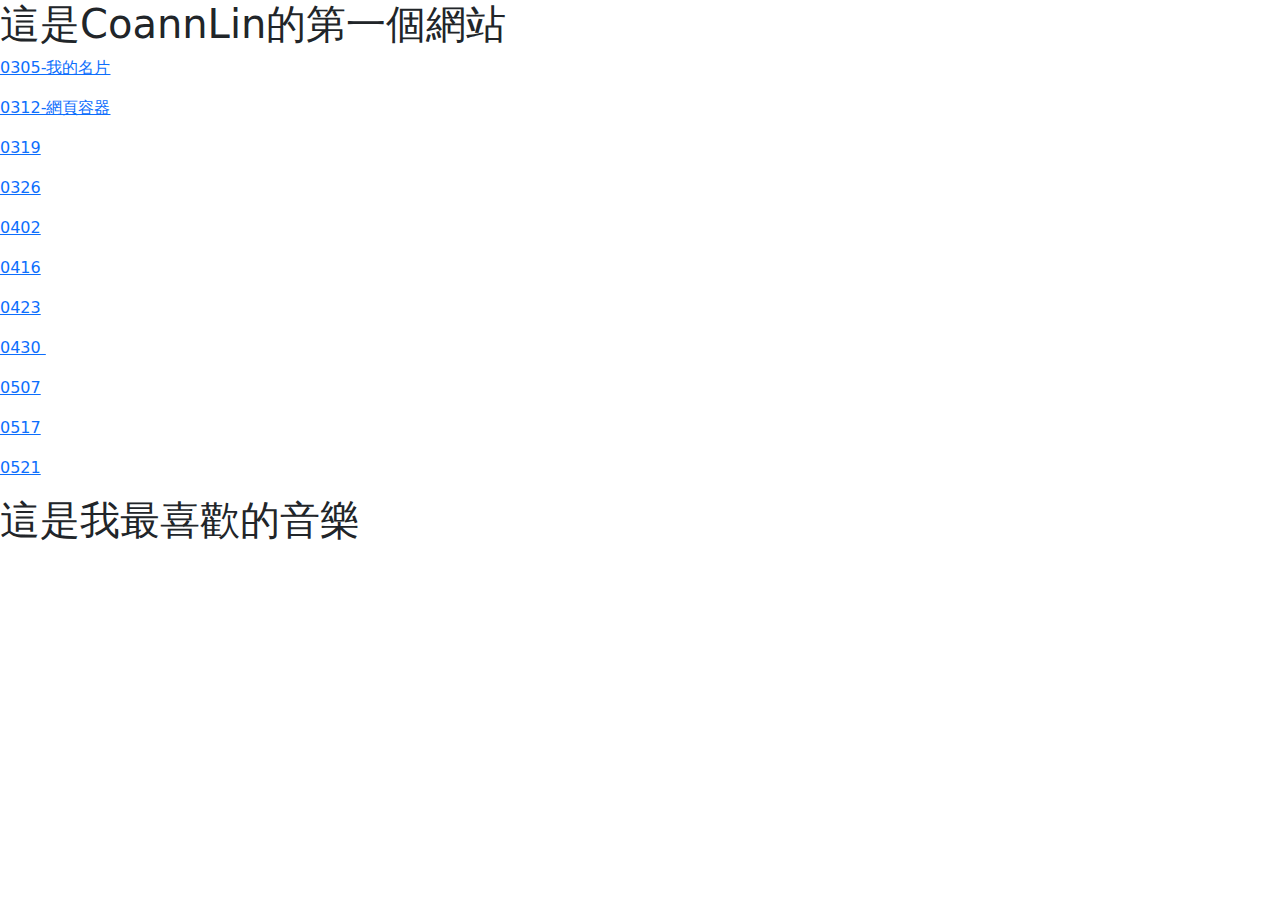
==== index.html @ 6a4c1990 "Update index.html" ====
<!DOCTYPE html>

<html>

	<head>
		<meta charset="utf-8">
		<title>我的網頁</title>
		<link href="https://cdn.jsdelivr.net/npm/bootstrap@5.3.3/dist/css/bootstrap.min.css" rel="stylesheet" integrity="sha384-QWTKZyjpPEjISv5WaRU9OFeRpok6YctnYmDr5pNlyT2bRjXh0JMhjY6hW+ALEwIH" crossorigin="anonymous">
		<script src="https://cdn.jsdelivr.net/npm/bootstrap@5.3.3/dist/js/bootstrap.bundle.min.js" integrity="sha384-YvpcrYf0tY3lHB60NNkmXc5s9fDVZLESaAA55NDzOxhy9GkcIdslK1eN7N6jIeHz" crossorigin="anonymous"></script>
	</head>
	
	<body>
	
		<h1>這是CoannLin的第一個網站</h1>
		<p><a href="0305/index.html">0305-我的名片</a></p>
		<p><a href="0312/w0312.html">0312-網頁容器</a>&nbsp;</p>
<p><a href="0319/">0319</a></p>
<p><a href="0326/">0326</a></p>
<p><a href="https://sites.google.com/stu.ntue.edu.tw/coannlin">0402</a></p>
<p><a href="0416/">0416</a>&nbsp;</p>
<p><a href="0423/index.html">0423</a>&nbsp;</p>
<p><a href="0430/index.html">0430&nbsp;</a></p>
<p><a href="0507/">0507</a>&nbsp;</p>
<p><a href="0514/index.html">0517</a></p>
<p><a href="0521/">0521</a>&nbsp;</p>
<h1>這是我最喜歡的音樂</h1>
		<iframe width="560" height="315" src="https://www.youtube.com/embed/7eRhQkRK9Gc?si=4-LsrlUgPRSlPaM_" title="YouTube video player" frameborder="0" allow="accelerometer; autoplay; clipboard-write; encrypted-media; gyroscope; picture-in-picture; web-share" allowfullscreen></iframe>
	</body>

</html>
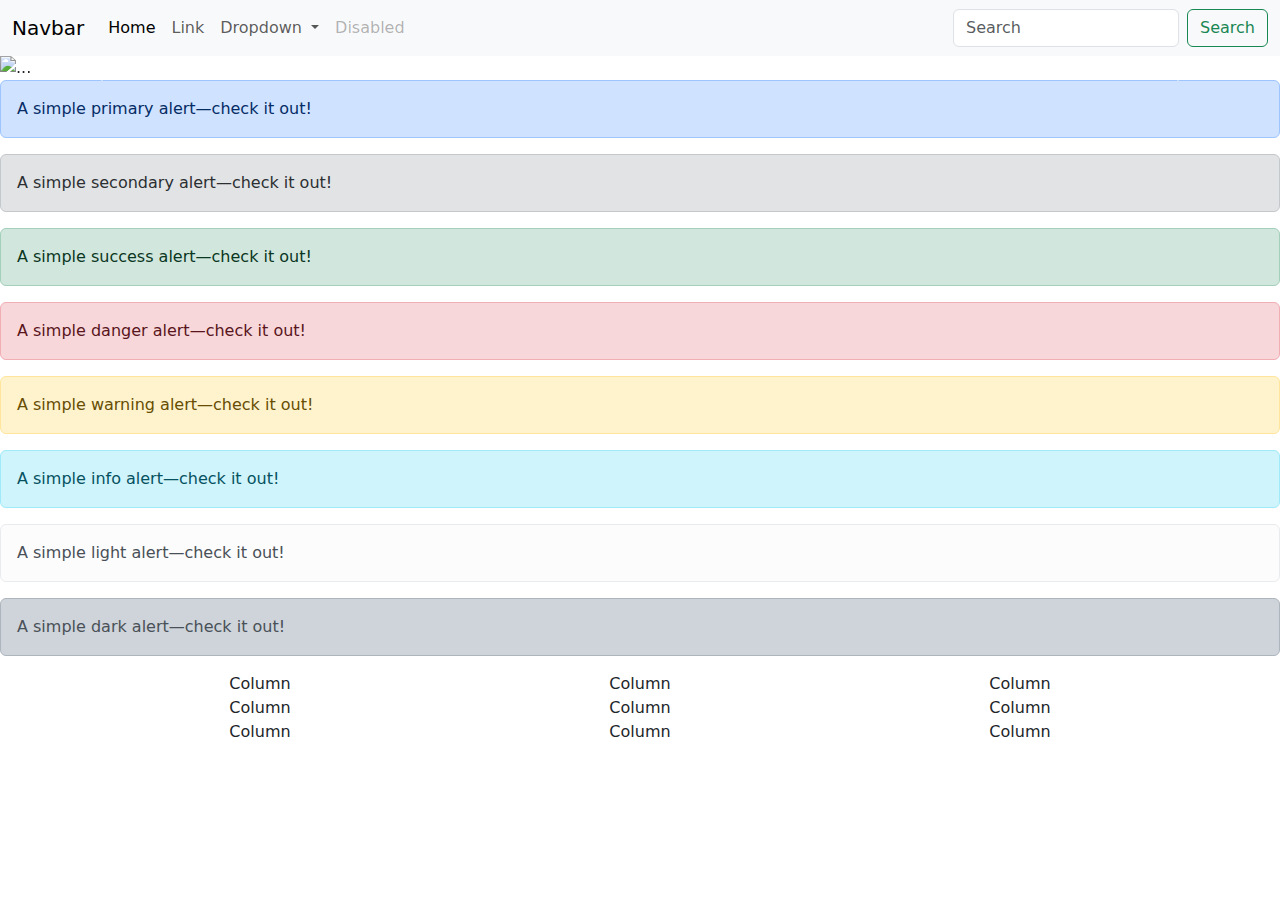
==== commit eea9dc27: "Update index.html" ====
--- a/index.html
+++ b/index.html
@@ -11,7 +11,132 @@
 	</head>
 	
 	<body>
-	
+		<!--navbar-->
+		<nav class="navbar navbar-expand-lg bg-body-tertiary">
+  <div class="container-fluid">
+    <a class="navbar-brand" href="#">Navbar</a>
+    <button class="navbar-toggler" type="button" data-bs-toggle="collapse" data-bs-target="#navbarSupportedContent" aria-controls="navbarSupportedContent" aria-expanded="false" aria-label="Toggle navigation">
+      <span class="navbar-toggler-icon"></span>
+    </button>
+    <div class="collapse navbar-collapse" id="navbarSupportedContent">
+      <ul class="navbar-nav me-auto mb-2 mb-lg-0">
+        <li class="nav-item">
+          <a class="nav-link active" aria-current="page" href="#">Home</a>
+        </li>
+        <li class="nav-item">
+          <a class="nav-link" href="#">Link</a>
+        </li>
+        <li class="nav-item dropdown">
+          <a class="nav-link dropdown-toggle" href="#" role="button" data-bs-toggle="dropdown" aria-expanded="false">
+            Dropdown
+          </a>
+          <ul class="dropdown-menu">
+            <li><a class="dropdown-item" href="#">Action</a></li>
+            <li><a class="dropdown-item" href="#">Another action</a></li>
+            <li><hr class="dropdown-divider"></li>
+            <li><a class="dropdown-item" href="#">Something else here</a></li>
+          </ul>
+        </li>
+        <li class="nav-item">
+          <a class="nav-link disabled" aria-disabled="true">Disabled</a>
+        </li>
+      </ul>
+      <form class="d-flex" role="search">
+        <input class="form-control me-2" type="search" placeholder="Search" aria-label="Search">
+        <button class="btn btn-outline-success" type="submit">Search</button>
+      </form>
+    </div>
+  </div>
+</nav>
+		
+		<!--倫波器-->
+		<div id="carouselExample" class="carousel slide">
+  <div class="carousel-inner">
+    <div class="carousel-item active">
+      <img src="..." class="d-block w-100" alt="...">
+    </div>
+    <div class="carousel-item">
+      <img src="..." class="d-block w-100" alt="...">
+    </div>
+    <div class="carousel-item">
+      <img src="..." class="d-block w-100" alt="...">
+    </div>
+  </div>
+  <button class="carousel-control-prev" type="button" data-bs-target="#carouselExample" data-bs-slide="prev">
+    <span class="carousel-control-prev-icon" aria-hidden="true"></span>
+    <span class="visually-hidden">Previous</span>
+  </button>
+  <button class="carousel-control-next" type="button" data-bs-target="#carouselExample" data-bs-slide="next">
+    <span class="carousel-control-next-icon" aria-hidden="true"></span>
+    <span class="visually-hidden">Next</span>
+  </button>
+</div>
+		
+		<!--Alert-->
+		<div class="alert alert-primary" role="alert">
+  A simple primary alert—check it out!
+</div>
+<div class="alert alert-secondary" role="alert">
+  A simple secondary alert—check it out!
+</div>
+<div class="alert alert-success" role="alert">
+  A simple success alert—check it out!
+</div>
+<div class="alert alert-danger" role="alert">
+  A simple danger alert—check it out!
+</div>
+<div class="alert alert-warning" role="alert">
+  A simple warning alert—check it out!
+</div>
+<div class="alert alert-info" role="alert">
+  A simple info alert—check it out!
+</div>
+<div class="alert alert-light" role="alert">
+  A simple light alert—check it out!
+</div>
+<div class="alert alert-dark" role="alert">
+  A simple dark alert—check it out!
+</div>
+		
+		<!--Cards-->
+		<div class="container text-center">
+  <div class="row">
+    <div class="col">
+      Column
+    </div>
+    <div class="col">
+      Column
+    </div>
+    <div class="col">
+      Column
+    </div>
+  </div>
+			<div class="row">
+    <div class="col">
+      Column
+    </div>
+    <div class="col">
+      Column
+    </div>
+    <div class="col">
+      Column
+    </div>
+  </div>
+			<div class="row">
+    <div class="col">
+      Column
+    </div>
+    <div class="col">
+      Column
+    </div>
+    <div class="col">
+      Column
+    </div>
+  </div>
+</div>
+		<!--footer-->
+		
+	<!--
 		<h1>這是CoannLin的第一個網站</h1>
 		<p><a href="0305/index.html">0305-我的名片</a></p>
 		<p><a href="0312/w0312.html">0312-網頁容器</a>&nbsp;</p>
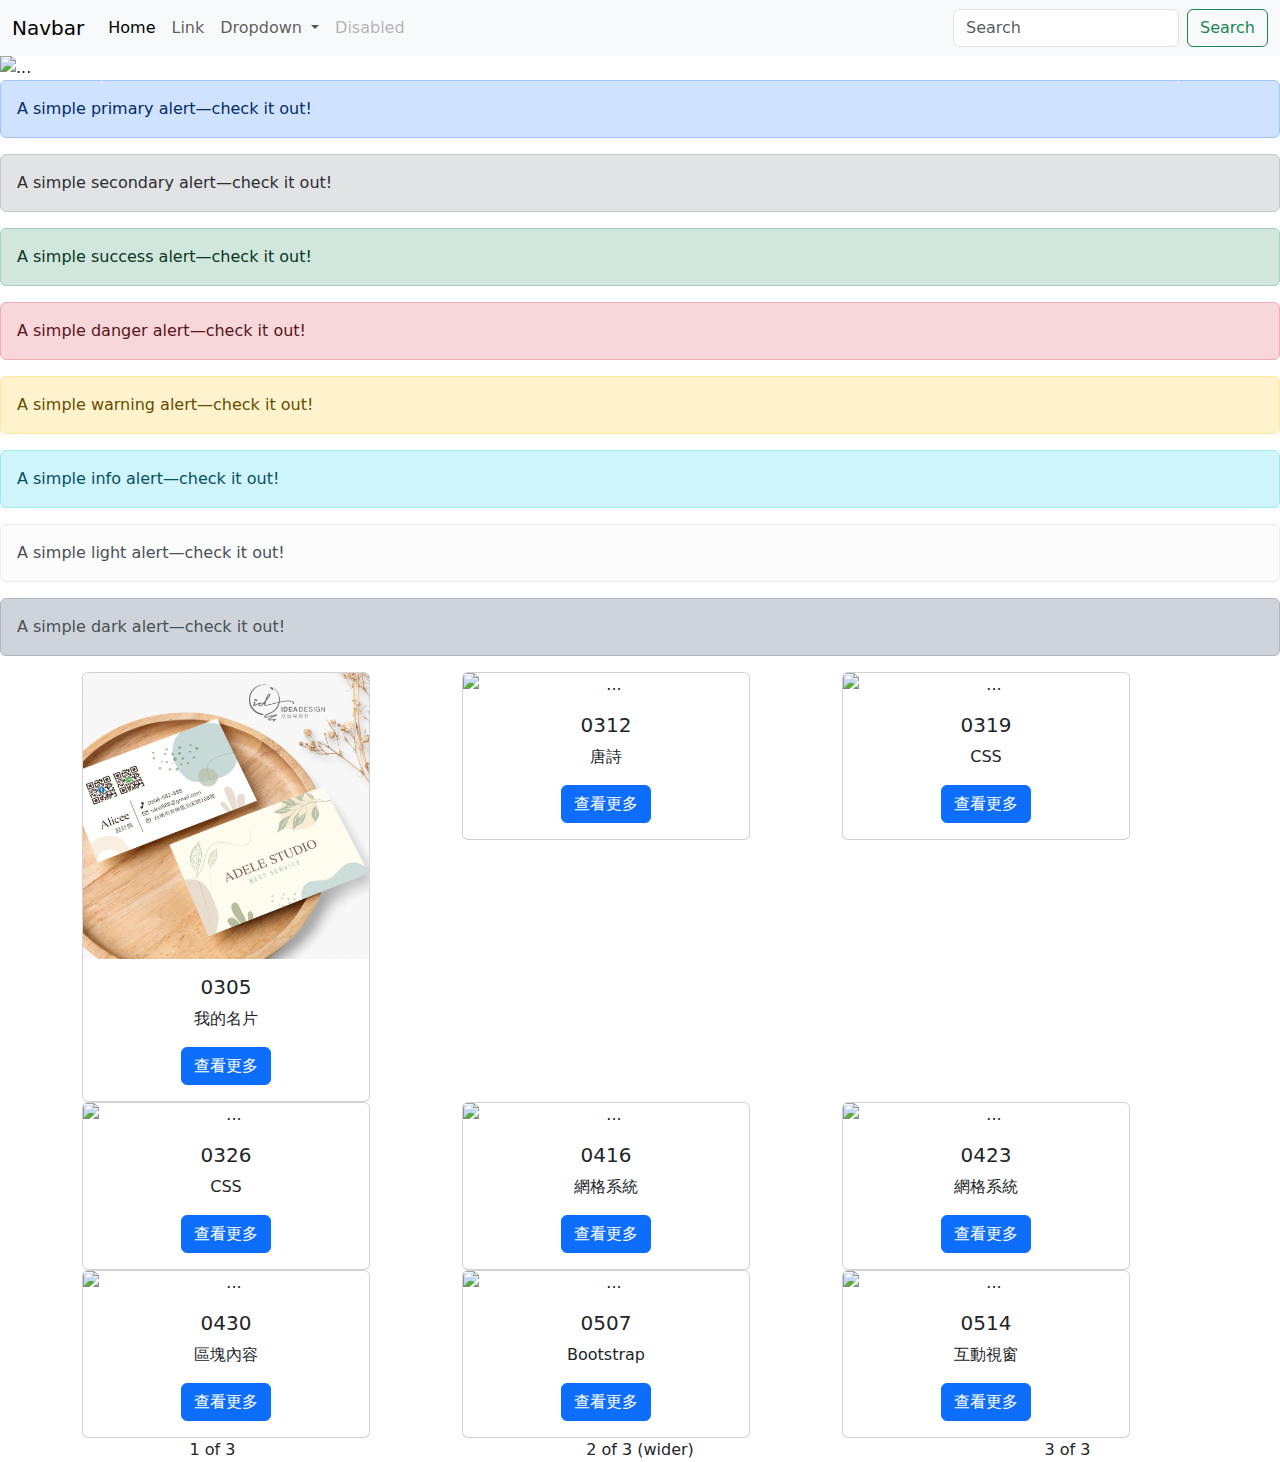
==== commit af79ff82: "gt" ====
--- a/index.html
+++ b/index.html
@@ -102,40 +102,134 @@
 		<div class="container text-center">
   <div class="row">
     <div class="col">
-      Column
-    </div>
-    <div class="col">
-      Column
-    </div>
-    <div class="col">
-      Column
+		
+      <div class="card" style="width: 18rem;">
+  <img src="名片.jpg" class="card-img-top" alt="...">
+  <div class="card-body">
+    <h5 class="card-title">0305</h5>
+    <p class="card-text">我的名片</p>
+    <a href="/0305/index.html" class="btn btn-primary">查看更多</a>
+  </div>
+</div>
+		
+    </div>
+    <div class="col">
+		
+      <div class="card" style="width: 18rem;">
+  <img src="..." class="card-img-top" alt="...">
+  <div class="card-body">
+    <h5 class="card-title">0312</h5>
+    <p class="card-text">唐詩</p>
+    <a href="/0312/w0312.html" class="btn btn-primary">查看更多</a>
+  </div>
+</div>
+		
+    </div>
+    <div class="col">
+		
+      <div class="card" style="width: 18rem;">
+  <img src="..." class="card-img-top" alt="...">
+  <div class="card-body">
+    <h5 class="card-title">0319</h5>
+    <p class="card-text">CSS</p>
+    <a href="/0319/index.html" class="btn btn-primary">查看更多</a>
+  </div>
+</div>
+		
     </div>
   </div>
 			<div class="row">
     <div class="col">
-      Column
-    </div>
-    <div class="col">
-      Column
-    </div>
-    <div class="col">
-      Column
+		
+      <div class="card" style="width: 18rem;">
+  <img src="..." class="card-img-top" alt="...">
+  <div class="card-body">
+    <h5 class="card-title">0326</h5>
+    <p class="card-text">CSS</p>
+    <a href="/0326/0326-1.html" class="btn btn-primary">查看更多</a>
+  </div>
+</div>
+		
+    </div>
+    <div class="col">
+		
+      <div class="card" style="width: 18rem;">
+  <img src="..." class="card-img-top" alt="...">
+  <div class="card-body">
+    <h5 class="card-title">0416</h5>
+    <p class="card-text">網格系統</p>
+    <a href="/0416/index.html" class="btn btn-primary">查看更多</a>
+  </div>
+</div>
+		
+    </div>
+    <div class="col">
+		
+       <div class="card" style="width: 18rem;">
+  <img src="..." class="card-img-top" alt="...">
+  <div class="card-body">
+    <h5 class="card-title">0423</h5>
+    <p class="card-text">網格系統</p>
+    <a href="/0423/index.html" class="btn btn-primary">查看更多</a>
+  </div>
+</div>
+		
     </div>
   </div>
 			<div class="row">
     <div class="col">
-      Column
-    </div>
-    <div class="col">
-      Column
-    </div>
-    <div class="col">
-      Column
-    </div>
-  </div>
-</div>
+		
+ <div class="card" style="width: 18rem;">
+  <img src="..." class="card-img-top" alt="...">
+  <div class="card-body">
+    <h5 class="card-title">0430</h5>
+    <p class="card-text">區塊內容</p>
+    <a href="/0430/index.html" class="btn btn-primary">查看更多</a>
+  </div>
+</div>
+		
+    </div>
+    <div class="col">
+		
+       <div class="card" style="width: 18rem;">
+  <img src="..." class="card-img-top" alt="...">
+  <div class="card-body">
+    <h5 class="card-title">0507</h5>
+    <p class="card-text">Bootstrap</p>
+    <a href="/0507/index.html" class="btn btn-primary">查看更多</a>
+  </div>
+</div>
+		
+    </div>
+    <div class="col">
+		
+       <div class="card" style="width: 18rem;">
+  <img src="..." class="card-img-top" alt="...">
+  <div class="card-body">
+    <h5 class="card-title">0514</h5>
+    <p class="card-text">互動視窗</p>
+    <a href="/0514/index.html" class="btn btn-primary">查看更多</a>
+  </div>
+</div>
+		
+    </div>
+  </div>
+</div>
+		
 		<!--footer-->
-		
+		<div class="container text-center">
+  <div class="row">
+    <div class="col">
+      1 of 3
+    </div>
+    <div class="col-6">
+      2 of 3 (wider)
+    </div>
+    <div class="col">
+      3 of 3
+    </div>
+  </div>
+</div>
 	<!--
 		<h1>這是CoannLin的第一個網站</h1>
 		<p><a href="0305/index.html">0305-我的名片</a></p>
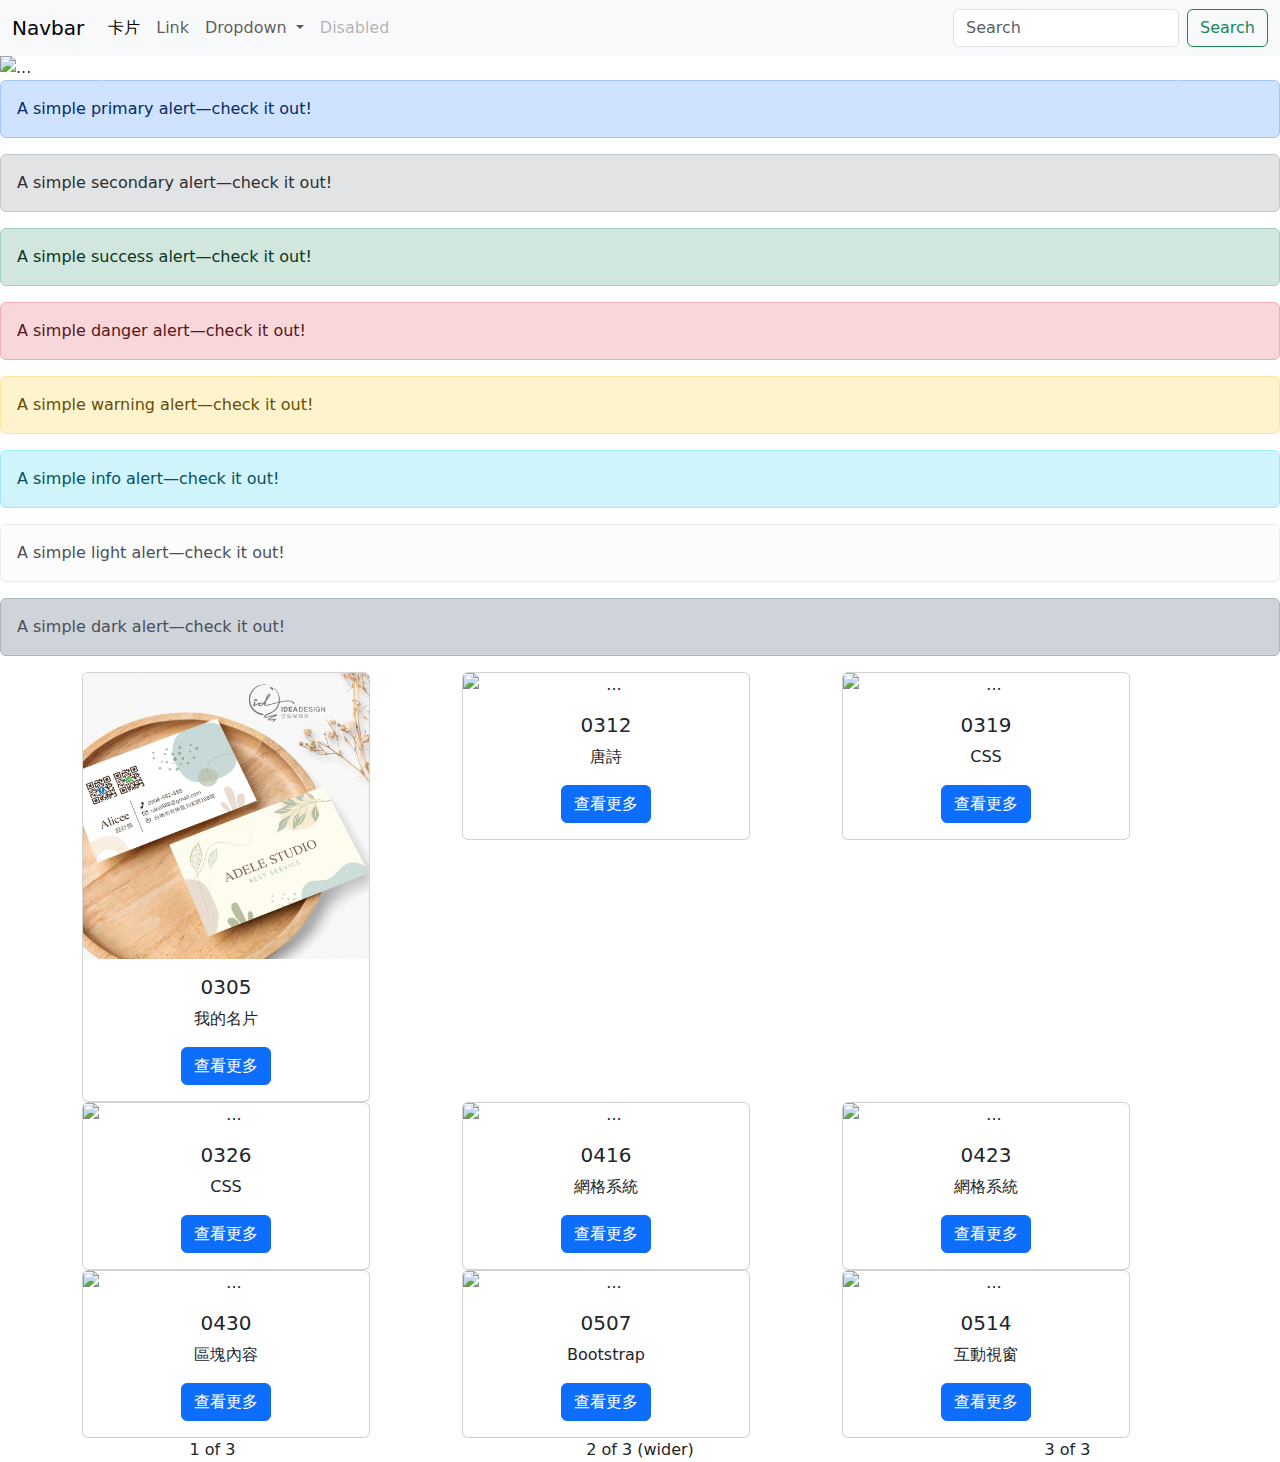
==== commit 8711f982: "Update index.html" ====
--- a/index.html
+++ b/index.html
@@ -21,7 +21,7 @@
     <div class="collapse navbar-collapse" id="navbarSupportedContent">
       <ul class="navbar-nav me-auto mb-2 mb-lg-0">
         <li class="nav-item">
-          <a class="nav-link active" aria-current="page" href="#">Home</a>
+          <a class="nav-link active" aria-current="page" href="#mycard">卡片</a>
         </li>
         <li class="nav-item">
           <a class="nav-link" href="#">Link</a>
@@ -53,13 +53,13 @@
 		<div id="carouselExample" class="carousel slide">
   <div class="carousel-inner">
     <div class="carousel-item active">
-      <img src="..." class="d-block w-100" alt="...">
+      <img src="sch1.jpg" class="d-block w-50" alt="...">
     </div>
     <div class="carousel-item">
-      <img src="..." class="d-block w-100" alt="...">
+      <img src="sch2.webp" class="d-block w-50" alt="...">
     </div>
     <div class="carousel-item">
-      <img src="..." class="d-block w-100" alt="...">
+      <img src="sch3.jpg" class="d-block w-50" alt="...">
     </div>
   </div>
   <button class="carousel-control-prev" type="button" data-bs-target="#carouselExample" data-bs-slide="prev">
@@ -103,7 +103,7 @@
   <div class="row">
     <div class="col">
 		
-      <div class="card" style="width: 18rem;">
+      <div id="mycard" class="card" style="width: 18rem;">
   <img src="名片.jpg" class="card-img-top" alt="...">
   <div class="card-body">
     <h5 class="card-title">0305</h5>
@@ -116,7 +116,7 @@
     <div class="col">
 		
       <div class="card" style="width: 18rem;">
-  <img src="..." class="card-img-top" alt="...">
+  <img src="2.jpg" class="card-img-top" alt="...">
   <div class="card-body">
     <h5 class="card-title">0312</h5>
     <p class="card-text">唐詩</p>
@@ -128,7 +128,7 @@
     <div class="col">
 		
       <div class="card" style="width: 18rem;">
-  <img src="..." class="card-img-top" alt="...">
+  <img src="3.jpg" class="card-img-top" alt="...">
   <div class="card-body">
     <h5 class="card-title">0319</h5>
     <p class="card-text">CSS</p>
@@ -142,7 +142,7 @@
     <div class="col">
 		
       <div class="card" style="width: 18rem;">
-  <img src="..." class="card-img-top" alt="...">
+  <img src="4.png" class="card-img-top" alt="...">
   <div class="card-body">
     <h5 class="card-title">0326</h5>
     <p class="card-text">CSS</p>
@@ -154,7 +154,7 @@
     <div class="col">
 		
       <div class="card" style="width: 18rem;">
-  <img src="..." class="card-img-top" alt="...">
+  <img src="5.png" class="card-img-top" alt="...">
   <div class="card-body">
     <h5 class="card-title">0416</h5>
     <p class="card-text">網格系統</p>
@@ -166,7 +166,7 @@
     <div class="col">
 		
        <div class="card" style="width: 18rem;">
-  <img src="..." class="card-img-top" alt="...">
+  <img src="6.jpeg" class="card-img-top" alt="...">
   <div class="card-body">
     <h5 class="card-title">0423</h5>
     <p class="card-text">網格系統</p>
@@ -180,7 +180,7 @@
     <div class="col">
 		
  <div class="card" style="width: 18rem;">
-  <img src="..." class="card-img-top" alt="...">
+  <img src="7.png" class="card-img-top" alt="...">
   <div class="card-body">
     <h5 class="card-title">0430</h5>
     <p class="card-text">區塊內容</p>
@@ -192,7 +192,7 @@
     <div class="col">
 		
        <div class="card" style="width: 18rem;">
-  <img src="..." class="card-img-top" alt="...">
+  <img src="8.jpg" class="card-img-top" alt="...">
   <div class="card-body">
     <h5 class="card-title">0507</h5>
     <p class="card-text">Bootstrap</p>
@@ -204,7 +204,7 @@
     <div class="col">
 		
        <div class="card" style="width: 18rem;">
-  <img src="..." class="card-img-top" alt="...">
+  <img src="9.png" class="card-img-top" alt="...">
   <div class="card-body">
     <h5 class="card-title">0514</h5>
     <p class="card-text">互動視窗</p>
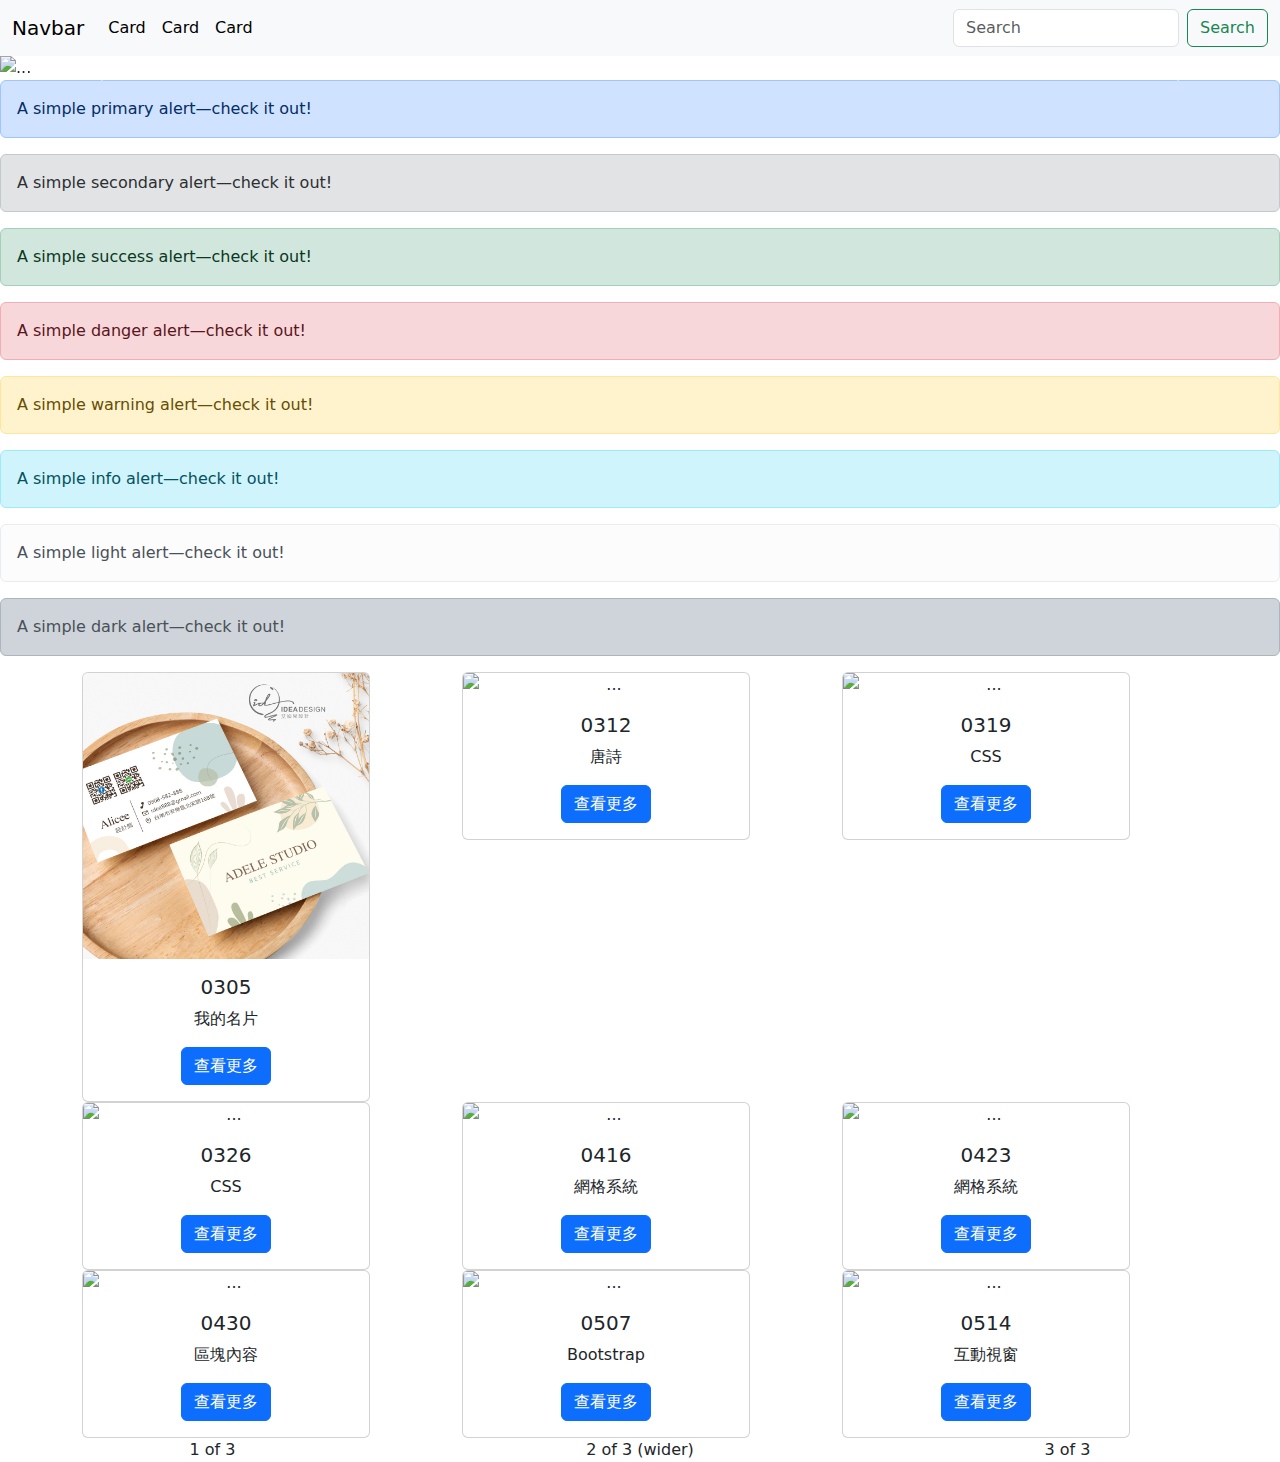
==== commit 4abaea67: "Update index.html" ====
--- a/index.html
+++ b/index.html
@@ -21,25 +21,15 @@
     <div class="collapse navbar-collapse" id="navbarSupportedContent">
       <ul class="navbar-nav me-auto mb-2 mb-lg-0">
         <li class="nav-item">
-          <a class="nav-link active" aria-current="page" href="#mycard">卡片</a>
+          <a class="nav-link active" aria-current="page" href="#mycard">Card</a>
         </li>
-        <li class="nav-item">
-          <a class="nav-link" href="#">Link</a>
+		  <li class="nav-item">
+          <a class="nav-link active" aria-current="page" href="#mycard">Card</a>
         </li>
-        <li class="nav-item dropdown">
-          <a class="nav-link dropdown-toggle" href="#" role="button" data-bs-toggle="dropdown" aria-expanded="false">
-            Dropdown
-          </a>
-          <ul class="dropdown-menu">
-            <li><a class="dropdown-item" href="#">Action</a></li>
-            <li><a class="dropdown-item" href="#">Another action</a></li>
-            <li><hr class="dropdown-divider"></li>
-            <li><a class="dropdown-item" href="#">Something else here</a></li>
-          </ul>
+		  <li class="nav-item">
+          <a class="nav-link active" aria-current="page" href="#mycard">Card</a>
         </li>
-        <li class="nav-item">
-          <a class="nav-link disabled" aria-disabled="true">Disabled</a>
-        </li>
+        
       </ul>
       <form class="d-flex" role="search">
         <input class="form-control me-2" type="search" placeholder="Search" aria-label="Search">
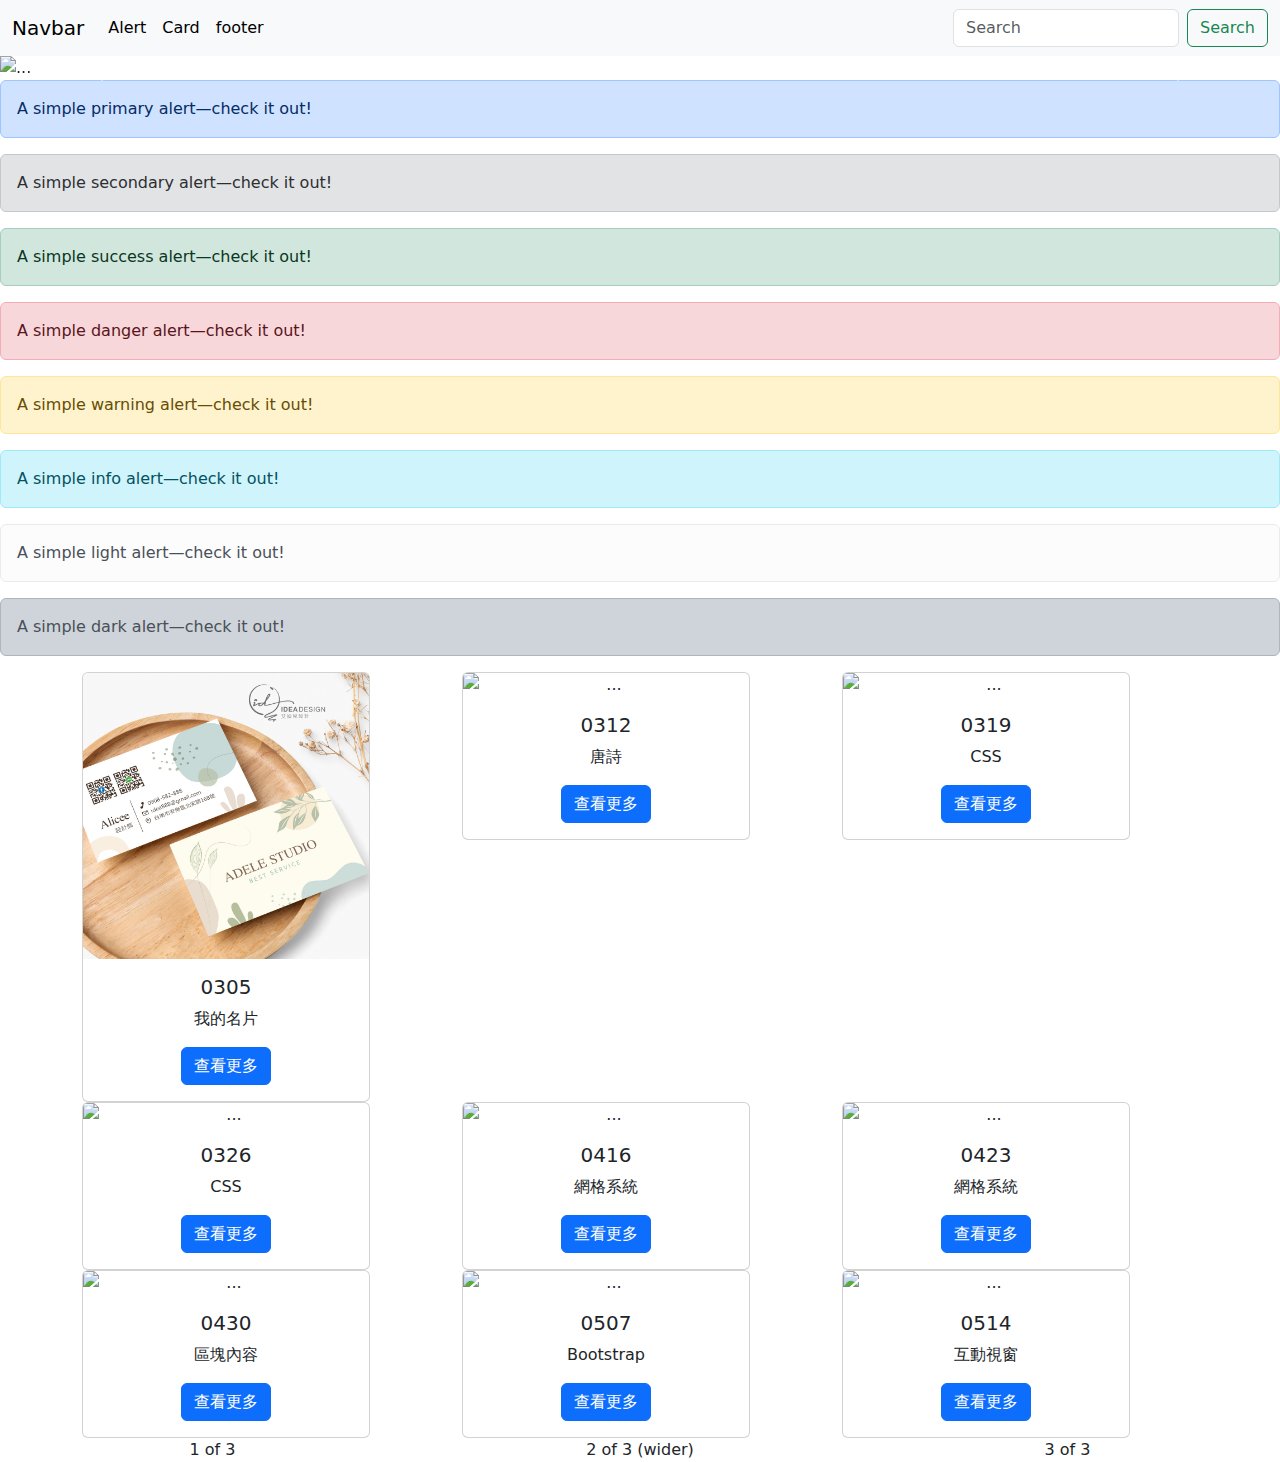
==== commit f1a67034: "Update index.html" ====
--- a/index.html
+++ b/index.html
@@ -21,13 +21,13 @@
     <div class="collapse navbar-collapse" id="navbarSupportedContent">
       <ul class="navbar-nav me-auto mb-2 mb-lg-0">
         <li class="nav-item">
-          <a class="nav-link active" aria-current="page" href="#mycard">Card</a>
+          <a class="nav-link active" aria-current="page" href="#Alert">Alert</a>
         </li>
 		  <li class="nav-item">
           <a class="nav-link active" aria-current="page" href="#mycard">Card</a>
         </li>
 		  <li class="nav-item">
-          <a class="nav-link active" aria-current="page" href="#mycard">Card</a>
+          <a class="nav-link active" aria-current="page" href="#footer">footer</a>
         </li>
         
       </ul>
@@ -63,7 +63,7 @@
 </div>
 		
 		<!--Alert-->
-		<div class="alert alert-primary" role="alert">
+		<div id="Alert" class="alert alert-primary" role="alert">
   A simple primary alert—check it out!
 </div>
 <div class="alert alert-secondary" role="alert">
@@ -207,7 +207,7 @@
 </div>
 		
 		<!--footer-->
-		<div class="container text-center">
+		<div id="footer" class="container text-center">
   <div class="row">
     <div class="col">
       1 of 3
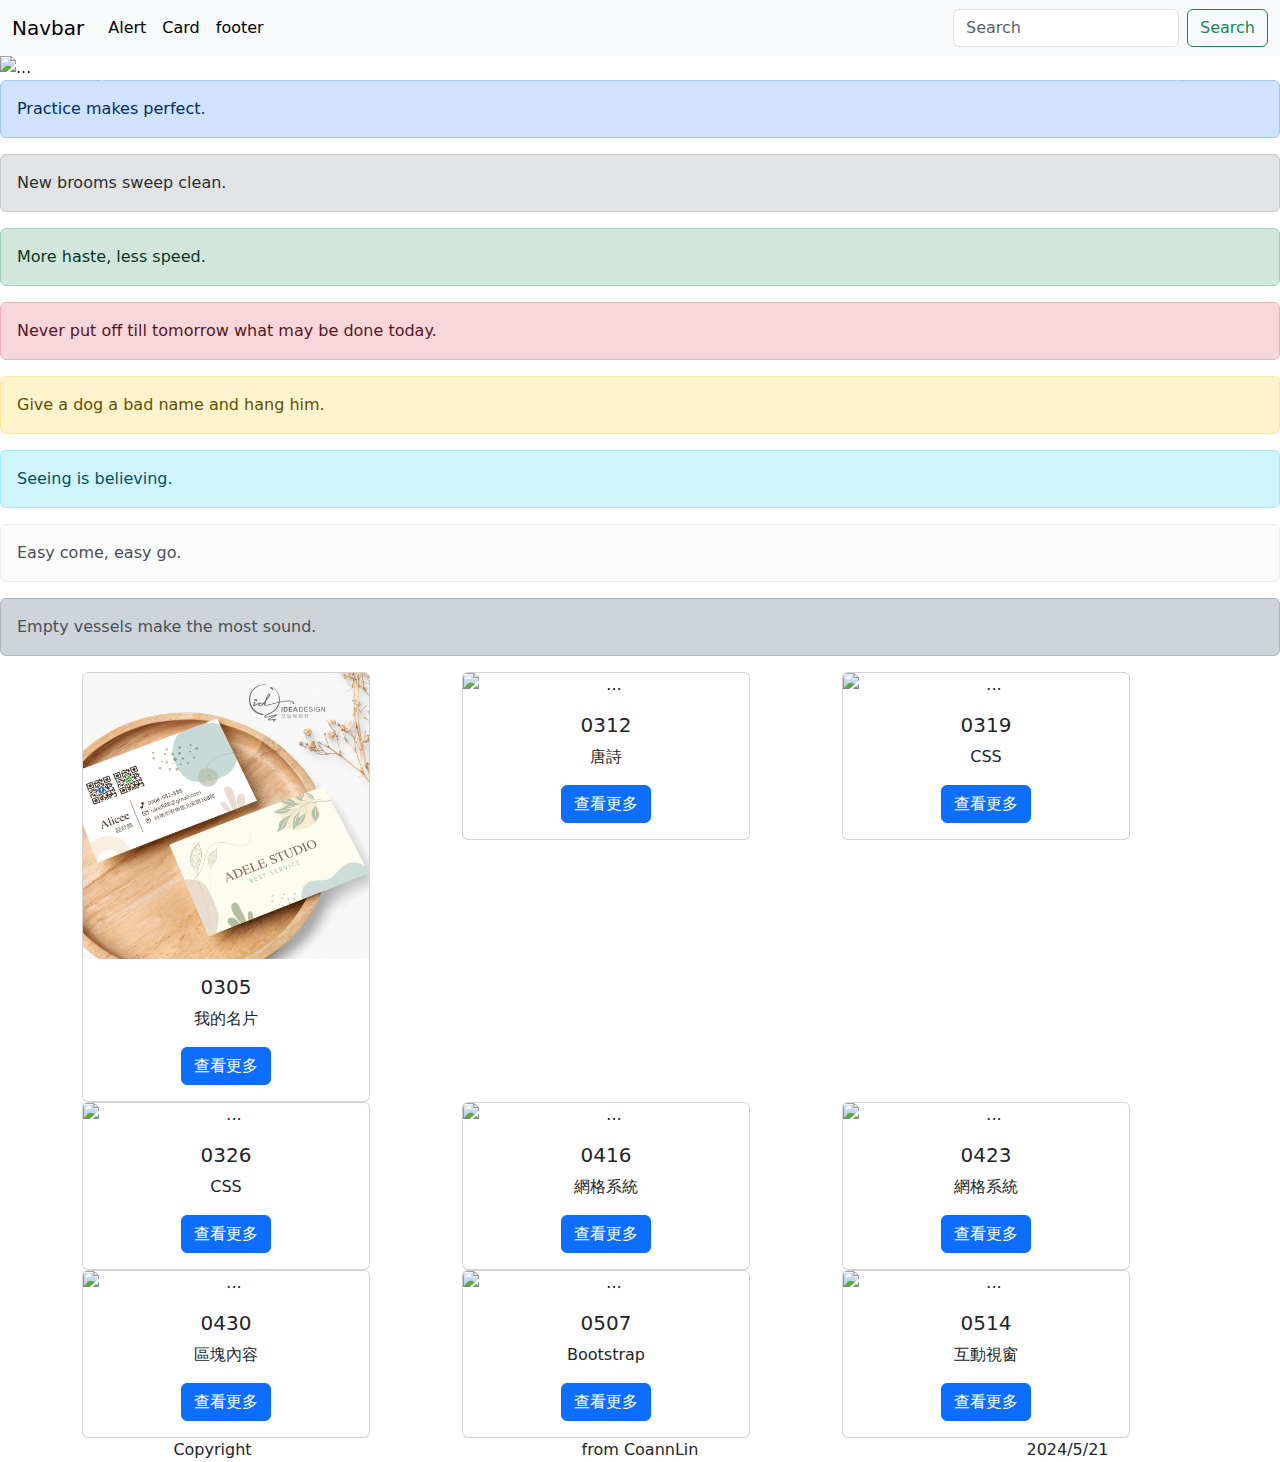
==== commit ca40a721: "Update index.html" ====
--- a/index.html
+++ b/index.html
@@ -64,29 +64,21 @@
 		
 		<!--Alert-->
 		<div id="Alert" class="alert alert-primary" role="alert">
-  A simple primary alert—check it out!
-</div>
+Practice makes perfect.</div>
 <div class="alert alert-secondary" role="alert">
-  A simple secondary alert—check it out!
-</div>
+New brooms sweep clean.</div>
 <div class="alert alert-success" role="alert">
-  A simple success alert—check it out!
-</div>
+More haste, less speed.</div>
 <div class="alert alert-danger" role="alert">
-  A simple danger alert—check it out!
-</div>
+Never put off till tomorrow what may be done today.</div>
 <div class="alert alert-warning" role="alert">
-  A simple warning alert—check it out!
-</div>
+Give a dog a bad name and hang him.</div>
 <div class="alert alert-info" role="alert">
-  A simple info alert—check it out!
-</div>
+ Seeing is believing.</div>
 <div class="alert alert-light" role="alert">
-  A simple light alert—check it out!
-</div>
+ Easy come, easy go. </div>
 <div class="alert alert-dark" role="alert">
-  A simple dark alert—check it out!
-</div>
+Empty vessels make the most sound.</div>
 		
 		<!--Cards-->
 		<div class="container text-center">
@@ -210,13 +202,13 @@
 		<div id="footer" class="container text-center">
   <div class="row">
     <div class="col">
-      1 of 3
+      Copyright
     </div>
     <div class="col-6">
-      2 of 3 (wider)
-    </div>
-    <div class="col">
-      3 of 3
+      from CoannLin
+    </div>
+    <div class="col">
+     2024/5/21
     </div>
   </div>
 </div>
